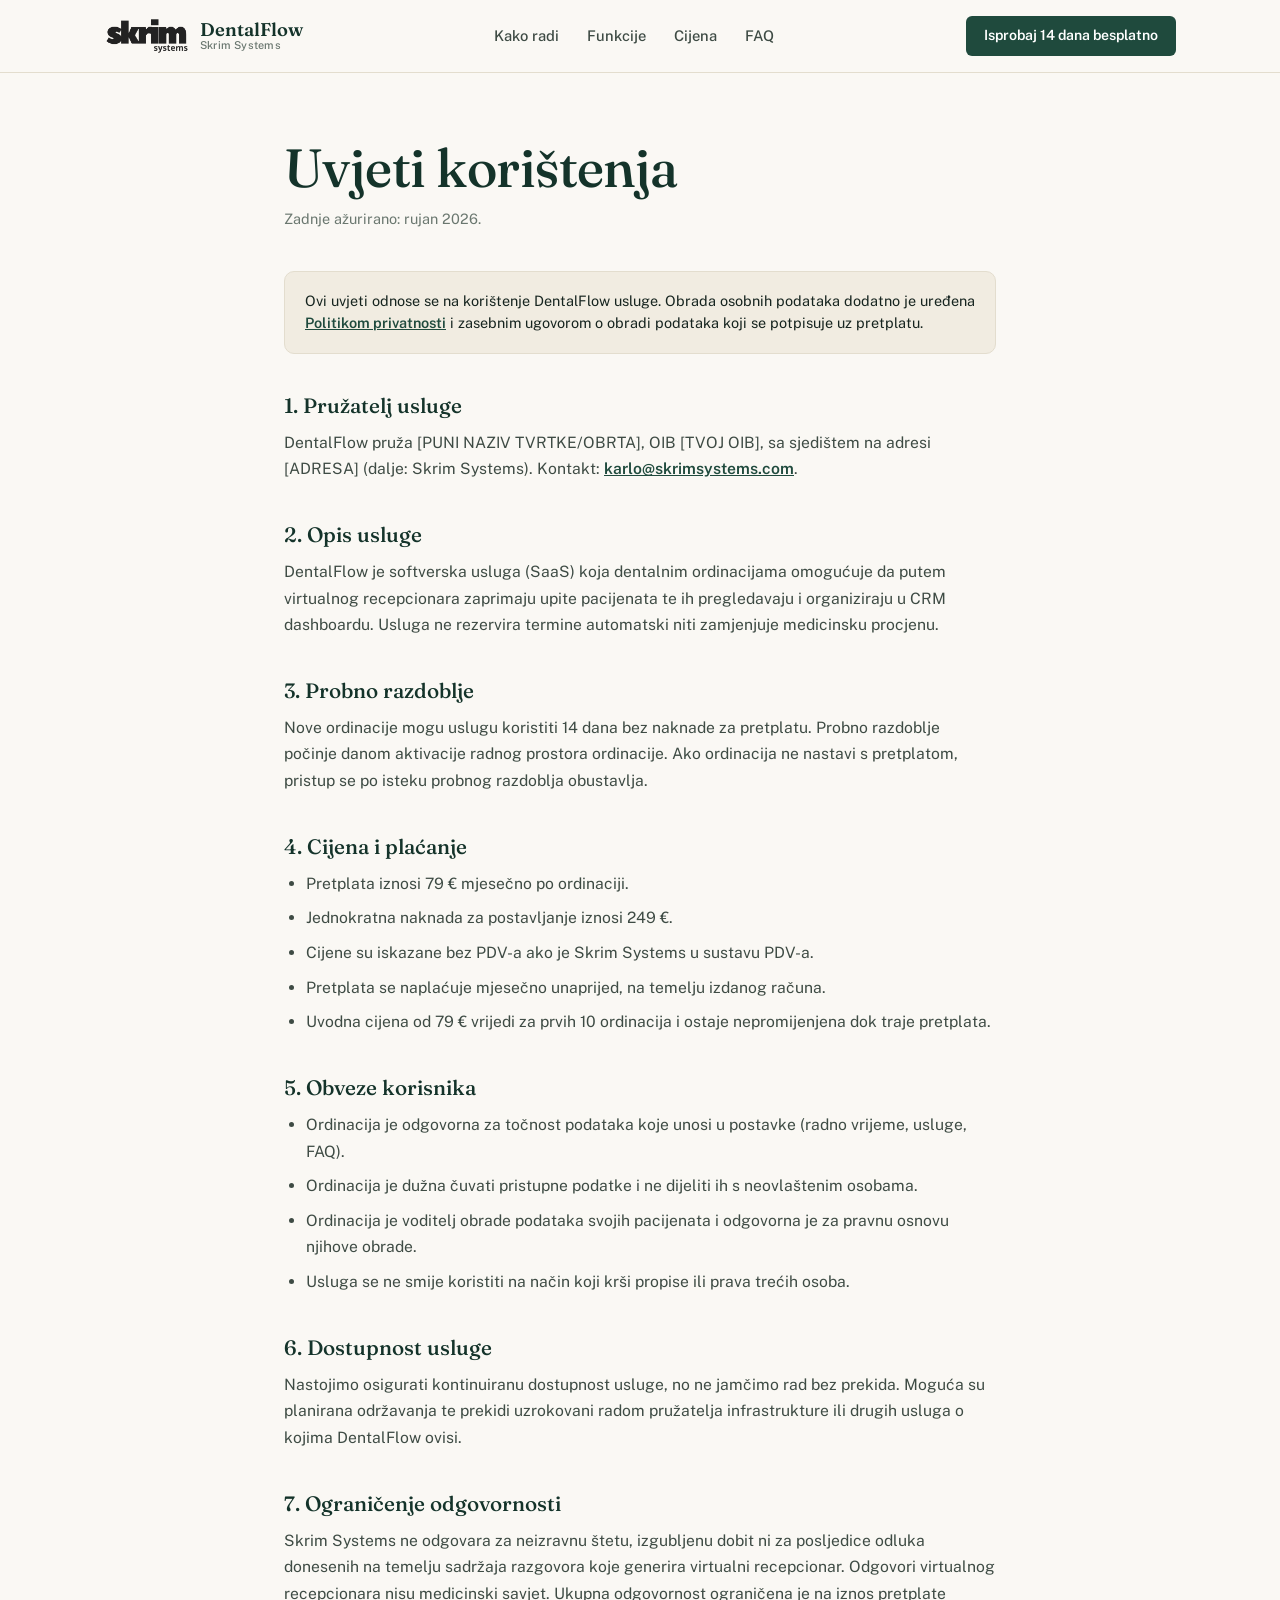
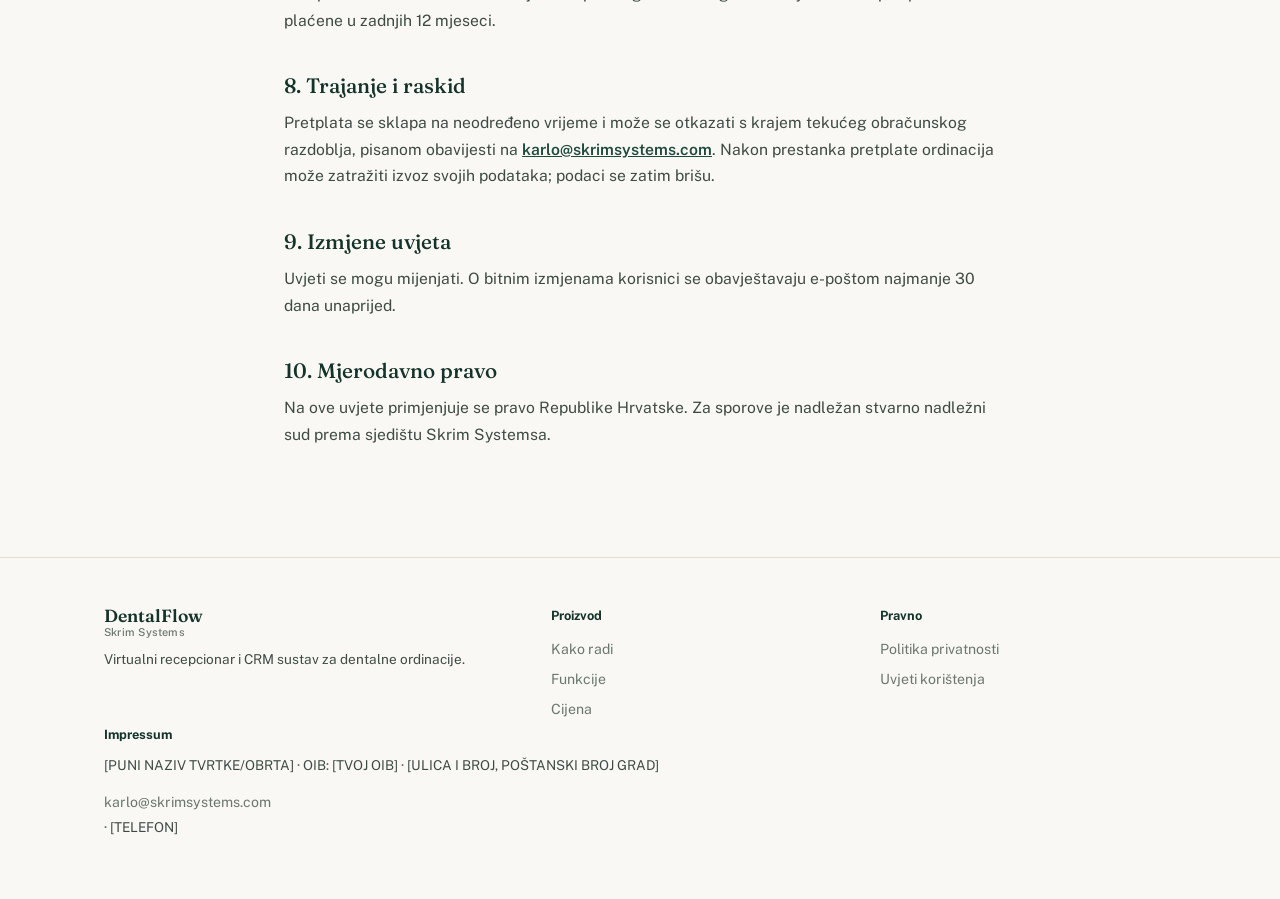
==== terms.html @ 64b68d09 "Add files via upload" ====
<!DOCTYPE html>
<html lang="hr">
<head>
<meta charset="UTF-8" />
<meta name="viewport" content="width=device-width, initial-scale=1.0" />
<title>Uvjeti korištenja — DentalFlow</title>
<link rel="preconnect" href="https://fonts.googleapis.com">
<link rel="preconnect" href="https://fonts.gstatic.com" crossorigin>
<link href="https://fonts.googleapis.com/css2?family=Fraunces:opsz,wght@9..144,400;9..144,500;9..144,600&family=Public+Sans:wght@400;500;600;700&display=swap" rel="stylesheet">
<link rel="stylesheet" href="style.css" />
<style>
  .legal{ padding: 64px 0 96px; }
  .legal .container{ max-width: 760px; }
  .legal h1{ margin-bottom: 8px; }
  .legal .updated{ color: var(--muted); font-size: 0.9rem; margin-bottom: 40px; }
  .legal h2{ font-size: 1.3rem; margin-top: 40px; margin-bottom: 12px; }
  .legal p, .legal li{ color: var(--ink-soft); font-size: 0.98rem; line-height: 1.7; }
  .legal ul{ margin: 0 0 16px; padding-left: 22px; }
  .legal li{ margin-bottom: 8px; }
  .legal a{ color: var(--brand); font-weight: 600; }
  .legal .note{
    background: var(--surface);
    border: 1px solid var(--border);
    border-radius: var(--radius-md);
    padding: 18px 20px;
    margin: 32px 0;
    font-size: 0.9rem;
  }
</style>
</head>
<body>

<header class="site-header">
  <nav class="nav container">
    <a href="index.html" class="brand" aria-label="DentalFlow by Skrim Systems">
      <img src="assets/logo.png" alt="" class="brand-logo" onerror="this.style.display='none'">
      <span class="brand-lockup">DentalFlow<small>Skrim Systems</small></span>
    </a>
    <div class="nav-links" id="navLinks">
      <a href="index.html#kako-radi">Kako radi</a>
      <a href="index.html#funkcije">Funkcije</a>
      <a href="index.html#cijena">Cijena</a>
      <a href="index.html#faq">FAQ</a>
    </div>
    <a href="index.html#kontakt" class="btn btn-small">Isprobaj 14 dana besplatno</a>
    <button class="menu-btn" id="menuBtn" aria-label="Otvori navigaciju"><span></span><span></span></button>
  </nav>
</header>

<main class="legal">
  <div class="container">
    <h1>Uvjeti korištenja</h1>
    <p class="updated">Zadnje ažurirano: rujan 2026.</p>

    <div class="note">
      Ovi uvjeti odnose se na korištenje DentalFlow usluge. Obrada osobnih podataka
      dodatno je uređena <a href="privacy.html">Politikom privatnosti</a> i zasebnim
      ugovorom o obradi podataka koji se potpisuje uz pretplatu.
    </div>

    <h2>1. Pružatelj usluge</h2>
    <p>
      DentalFlow pruža [PUNI NAZIV TVRTKE/OBRTA], OIB [TVOJ OIB], sa sjedištem na adresi
      [ADRESA] (dalje: Skrim Systems). Kontakt:
      <a href="mailto:karlo@skrimsystems.com">karlo@skrimsystems.com</a>.
    </p>

    <h2>2. Opis usluge</h2>
    <p>
      DentalFlow je softverska usluga (SaaS) koja dentalnim ordinacijama omogućuje da
      putem virtualnog recepcionara zaprimaju upite pacijenata te ih pregledavaju i
      organiziraju u CRM dashboardu. Usluga ne rezervira termine automatski niti zamjenjuje
      medicinsku procjenu.
    </p>

    <h2>3. Probno razdoblje</h2>
    <p>
      Nove ordinacije mogu uslugu koristiti 14 dana bez naknade za pretplatu. Probno razdoblje
      počinje danom aktivacije radnog prostora ordinacije. Ako ordinacija ne nastavi s
      pretplatom, pristup se po isteku probnog razdoblja obustavlja.
    </p>

    <h2>4. Cijena i plaćanje</h2>
    <ul>
      <li>Pretplata iznosi 79 € mjesečno po ordinaciji.</li>
      <li>Jednokratna naknada za postavljanje iznosi 249 €.</li>
      <li>Cijene su iskazane bez PDV-a ako je Skrim Systems u sustavu PDV-a.</li>
      <li>Pretplata se naplaćuje mjesečno unaprijed, na temelju izdanog računa.</li>
      <li>Uvodna cijena od 79 € vrijedi za prvih 10 ordinacija i ostaje nepromijenjena dok traje pretplata.</li>
    </ul>

    <h2>5. Obveze korisnika</h2>
    <ul>
      <li>Ordinacija je odgovorna za točnost podataka koje unosi u postavke (radno vrijeme, usluge, FAQ).</li>
      <li>Ordinacija je dužna čuvati pristupne podatke i ne dijeliti ih s neovlaštenim osobama.</li>
      <li>Ordinacija je voditelj obrade podataka svojih pacijenata i odgovorna je za pravnu osnovu njihove obrade.</li>
      <li>Usluga se ne smije koristiti na način koji krši propise ili prava trećih osoba.</li>
    </ul>

    <h2>6. Dostupnost usluge</h2>
    <p>
      Nastojimo osigurati kontinuiranu dostupnost usluge, no ne jamčimo rad bez prekida.
      Moguća su planirana održavanja te prekidi uzrokovani radom pružatelja infrastrukture ili
      drugih usluga o kojima DentalFlow ovisi.
    </p>

    <h2>7. Ograničenje odgovornosti</h2>
    <p>
      Skrim Systems ne odgovara za neizravnu štetu, izgubljenu dobit ni za posljedice odluka
      donesenih na temelju sadržaja razgovora koje generira virtualni recepcionar. Odgovori
      virtualnog recepcionara nisu medicinski savjet. Ukupna odgovornost ograničena je na iznos
      pretplate plaćene u zadnjih 12 mjeseci.
    </p>

    <h2>8. Trajanje i raskid</h2>
    <p>
      Pretplata se sklapa na neodređeno vrijeme i može se otkazati s krajem tekućeg obračunskog
      razdoblja, pisanom obavijesti na
      <a href="mailto:karlo@skrimsystems.com">karlo@skrimsystems.com</a>. Nakon prestanka
      pretplate ordinacija može zatražiti izvoz svojih podataka; podaci se zatim brišu.
    </p>

    <h2>9. Izmjene uvjeta</h2>
    <p>
      Uvjeti se mogu mijenjati. O bitnim izmjenama korisnici se obavještavaju e-poštom najmanje
      30 dana unaprijed.
    </p>

    <h2>10. Mjerodavno pravo</h2>
    <p>
      Na ove uvjete primjenjuje se pravo Republike Hrvatske. Za sporove je nadležan stvarno
      nadležni sud prema sjedištu Skrim Systemsa.
    </p>
  </div>
</main>

<footer class="footer">
  <div class="container">
    <div class="footer-grid">
      <div>
        <span class="brand-lockup footer-brand">DentalFlow<small>Skrim Systems</small></span>
        <p>Virtualni recepcionar i CRM sustav za dentalne ordinacije.</p>
      </div>
      <div><strong>Proizvod</strong><a href="index.html#kako-radi">Kako radi</a><a href="index.html#funkcije">Funkcije</a><a href="index.html#cijena">Cijena</a></div>
      <div><strong>Pravno</strong><a href="privacy.html">Politika privatnosti</a><a href="terms.html">Uvjeti korištenja</a></div>
    </div>

    <div class="impressum">
      <strong>Impressum</strong>
      <p>
        [PUNI NAZIV TVRTKE/OBRTA] &middot;
        OIB: [TVOJ OIB] &middot;
        [ULICA I BROJ, POŠTANSKI BROJ GRAD]
      </p>
      <p>
        <a href="mailto:karlo@skrimsystems.com">karlo@skrimsystems.com</a> &middot;
        [TELEFON]
      </p>
    </div>
  </div>
</footer>

<script src="script.js"></script>
</body>
</html>
---- style.css ----
/* ============================================
   DentalFlow — design tokens
   ============================================ */
:root{
  --ink: #16241F;
  --ink-soft: #3E4B44;
  --muted: #6A776F;
  --bg: #FAF8F4;
  --surface: #F1ECE1;
  --white: #FFFFFF;
  --border: #E3DDCE;
  --brand: #1F4A3D;
  --brand-dark: #14332A;
  --brand-tint: #E7EFE9;
  --accent: #C4883B;
  --accent-dark: #9C6B2A;

  --serif: 'Fraunces', Georgia, serif;
  --sans: 'Public Sans', -apple-system, BlinkMacSystemFont, sans-serif;

  --radius-sm: 6px;
  --radius-md: 10px;
  --container: 1120px;
}

*{ box-sizing: border-box; }
html{ scroll-behavior: smooth; }
body{
  margin:0;
  font-family: var(--sans);
  color: var(--ink);
  background: var(--bg);
  line-height: 1.55;
  -webkit-font-smoothing: antialiased;
}
img{ max-width:100%; display:block; }
a{ color: inherit; }

.container{
  max-width: var(--container);
  margin: 0 auto;
  padding: 0 24px;
}
.container.narrow{ max-width: 720px; }
.container.center{ text-align:center; }

h1,h2,h3{
  font-family: var(--serif);
  font-weight: 500;
  line-height: 1.15;
  margin: 0 0 16px;
  color: var(--brand-dark);
}
h1{ font-size: clamp(2.1rem, 4.2vw, 3.4rem); letter-spacing: -0.01em; }
h2{ font-size: clamp(1.6rem, 2.6vw, 2.3rem); max-width: 30ch; }
h3{ font-size: 1.15rem; margin-bottom: 8px; }
p{ margin: 0 0 12px; color: var(--ink-soft); }
.lead{ font-size: 1.15rem; max-width: 46ch; }

:focus-visible{
  outline: 2px solid var(--accent);
  outline-offset: 2px;
}

/* Buttons */
.btn{
  display:inline-flex;
  align-items:center;
  gap:8px;
  padding: 13px 24px;
  background: var(--brand);
  color: var(--white);
  border: none;
  border-radius: var(--radius-sm);
  font-family: var(--sans);
  font-weight: 600;
  font-size: 0.95rem;
  text-decoration:none;
  cursor:pointer;
  transition: background .15s ease, transform .15s ease;
}
.btn:hover{ background: var(--brand-dark); }
.btn-ghost{
  background: transparent;
  color: var(--brand-dark);
  border: 1px solid var(--border);
}
.btn-ghost:hover{ background: var(--surface); }
.btn-small{ padding: 9px 18px; font-size: 0.88rem; }

/* Header */
.site-header{
  position: sticky; top:0; z-index: 40;
  background: rgba(250,248,244,0.9);
  backdrop-filter: blur(8px);
  border-bottom: 1px solid var(--border);
}
.nav{
  display:flex; align-items:center; justify-content:space-between;
  padding: 16px 24px;
  gap: 24px;
}
.brand{ display:flex; align-items:center; gap:10px; text-decoration:none; }
.brand-logo{ height:38px; width:auto; object-fit:contain; }
.brand-lockup{
  font-family: var(--serif);
  font-weight:600;
  font-size:1.15rem;
  color: var(--brand-dark);
  display:flex; flex-direction:column; line-height:1.1;
}
.brand-lockup small{
  font-family: var(--sans);
  font-weight:500;
  font-size:0.68rem;
  color: var(--muted);
  letter-spacing:0.02em;
}
.nav-links{ display:flex; gap:28px; }
.nav-links a{
  text-decoration:none; color: var(--ink-soft);
  font-size:0.92rem; font-weight:500;
}
.nav-links a:hover{ color: var(--brand); }
.menu-btn{
  display:none; background:none; border:none; cursor:pointer;
  width:36px; height:36px; flex-direction:column; justify-content:center; gap:5px;
}
.menu-btn span{ display:block; height:2px; background:var(--brand-dark); }

/* Hero */
.hero{ padding: 72px 0 88px; }
.hero-grid{
  display:grid;
  grid-template-columns: 1.05fr 0.95fr;
  gap:56px;
  align-items:center;
}
.hero-actions{ display:flex; gap:14px; margin-top:28px; flex-wrap:wrap; }

.hero-visual{ display:flex; flex-direction:column; gap:18px; }
.chat-mock{
  background: var(--white);
  border: 1px solid var(--border);
  border-radius: var(--radius-md);
  overflow:hidden;
  box-shadow: 0 24px 48px -28px rgba(20,51,42,0.28);
}
.chat-mock-head{
  display:flex; align-items:center; gap:10px;
  padding: 14px 18px;
  background: var(--brand);
  color: var(--white);
  font-size: 0.9rem;
}
.chat-dot{ width:8px; height:8px; border-radius:50%; background:#7FD9AE; }
.chat-mock-body{ padding: 18px; display:flex; flex-direction:column; gap:10px; }
.bubble{
  margin:0; padding: 10px 14px;
  border-radius: 14px;
  font-size: 0.88rem;
  max-width: 84%;
  color: var(--ink);
}
.bubble.in{
  background: var(--surface);
  align-self:flex-start;
  border-bottom-left-radius:4px;
}
.bubble.out{
  background: var(--brand-tint);
  align-self:flex-end;
  border-bottom-right-radius:4px;
  text-align:right;
  margin-left:auto;
}
.bubble.lead{
  background: var(--accent);
  color: var(--white);
  font-weight:600;
}
.timeline{
  display:grid;
  grid-template-columns: repeat(4,1fr);
  gap:2px;
  background: var(--border);
  border-radius: var(--radius-sm);
  overflow:hidden;
}
.timeline-step{
  background: var(--white);
  padding: 12px 10px;
  font-size: 0.72rem;
  color: var(--muted);
  font-weight:600;
}
.timeline-step em{
  display:block;
  font-style:normal;
  font-family: var(--serif);
  font-size:1.1rem;
  color: var(--accent-dark);
  margin-bottom:4px;
}

/* Sections */
.section{ padding: 76px 0; }
.section.soft{ background: var(--surface); }
.section-head{ max-width: 640px; margin-bottom: 40px; }
.section-head.center{ margin-left:auto; margin-right:auto; text-align:center; }

/* Problem: divider rows, not cards */
.problem-list{
  border-top: 1px solid var(--border);
  max-width: 780px;
}
.problem-row{
  display:grid;
  grid-template-columns: 220px 1fr;
  gap: 24px;
  padding: 26px 0;
  border-bottom: 1px solid var(--border);
}
.problem-row h3{ margin:0; color: var(--brand-dark); }
.problem-row p{ margin:0; }

/* Split layout (kako radi) */
.split{
  display:grid;
  grid-template-columns: 0.9fr 1.1fr;
  gap: 56px;
  align-items:start;
}
.process-timeline{
  position:relative;
  padding-left: 8px;
}
.process-step{
  display:flex; gap:18px;
  padding-bottom: 30px;
  position:relative;
}
.process-step:not(:last-child)::before{
  content:"";
  position:absolute;
  left: 19px; top: 40px; bottom: -6px;
  width:1px;
  background: var(--border);
}
.process-num{
  font-family: var(--serif);
  color: var(--accent-dark);
  font-size:1.05rem;
  width:40px; height:40px;
  border-radius:50%;
  background: var(--white);
  border: 1px solid var(--border);
  display:flex; align-items:center; justify-content:center;
  flex-shrink:0;
}
.process-step b{ display:block; margin-bottom:4px; color: var(--brand-dark); }
.process-step p{ margin:0; font-size:0.92rem; }

/* Feature grid: one large + rest smaller, no uniform card kit */
.feature-grid{
  display:grid;
  grid-template-columns: repeat(3, 1fr);
  gap: 1px;
  background: var(--border);
  border: 1px solid var(--border);
  border-radius: var(--radius-md);
  overflow:hidden;
}
.feature{
  background: var(--white);
  padding: 28px;
}
.feature-lg{
  grid-column: span 3;
  background: var(--brand);
  color: var(--white);
}
.feature-lg h3, .feature-lg p{ color: var(--white); }
.feature h3{ font-size: 1.05rem; }
.feature p{ font-size: 0.92rem; margin:0; }

/* Pricing */
.pricing-card{
  background: var(--white);
  border: 1px solid var(--border);
  border-radius: var(--radius-md);
  padding: 44px;
  max-width: 420px;
  margin: 0 auto;
  text-align:left;
}
.plan{
  display:inline-block;
  font-size:0.8rem;
  font-weight:700;
  color: var(--accent-dark);
  text-transform: uppercase;
  letter-spacing: 0.04em;
  margin-bottom: 10px;
}
.price{
  font-family: var(--serif);
  font-size: 2.6rem;
  color: var(--brand-dark);
  margin-bottom: 20px;
}
.price small{ font-family: var(--sans); font-size:0.95rem; color: var(--muted); font-weight:500; }
.pricing-card ul{ list-style:none; margin:0 0 20px; padding:0; }
.pricing-card li{
  padding: 9px 0;
  border-bottom: 1px solid var(--border);
  font-size: 0.92rem;
  color: var(--ink-soft);
}
.pricing-card li:last-child{ border-bottom:none; }
.fine-print{ font-size:0.8rem; color: var(--muted); margin-bottom:20px; }

/* FAQ */
.faq button{
  width:100%;
  display:flex; justify-content:space-between; align-items:center;
  background:none; border:none;
  border-top: 1px solid var(--border);
  padding: 20px 0;
  font-family: var(--sans);
  font-size: 1rem;
  font-weight:600;
  color: var(--brand-dark);
  cursor:pointer;
  text-align:left;
}
.faq > button:last-of-type{ border-bottom: 1px solid var(--border); }
.faq button span{
  font-family: var(--serif);
  color: var(--accent-dark);
  font-size:1.2rem;
  transition: transform .2s ease;
}
.faq button[aria-expanded="true"] span{ transform: rotate(45deg); }
.faq-answer{
  max-height:0;
  overflow:hidden;
  transition: max-height .25s ease;
}
.faq-answer p{ padding: 0 0 20px; margin:0; }

/* Contact */
.contact-grid{
  display:grid;
  grid-template-columns: 0.9fr 1.1fr;
  gap: 56px;
  align-items:start;
}
.contact-form{
  background: var(--white);
  border: 1px solid var(--border);
  border-radius: var(--radius-md);
  padding: 32px;
  display:grid;
  gap:16px;
}
.contact-form label{
  display:flex; flex-direction:column; gap:6px;
  font-size:0.85rem; font-weight:600; color: var(--brand-dark);
}
.contact-form input, .contact-form textarea{
  font-family: var(--sans);
  font-size:0.95rem;
  padding: 11px 13px;
  border: 1px solid var(--border);
  border-radius: var(--radius-sm);
  background: var(--bg);
  color: var(--ink);
  resize: vertical;
}
.contact-form input:focus, .contact-form textarea:focus{
  outline: 2px solid var(--accent);
  outline-offset:1px;
}
.form-status{ font-size:0.88rem; min-height:1.2em; color: var(--brand); margin:0; }

/* Footer */
.footer{ border-top: 1px solid var(--border); padding: 48px 0; }
.footer-grid{
  display:grid;
  grid-template-columns: 1.4fr 1fr 1fr;
  gap: 32px;
}
.footer-brand{ font-family: var(--serif); font-weight:600; font-size:1.1rem; color: var(--brand-dark); display:flex; flex-direction:column; gap:2px; }
.footer-brand small{ font-family: var(--sans); font-weight:500; font-size:0.68rem; color: var(--muted); }
.footer p{ font-size:0.85rem; margin-top:10px; }
.footer strong{ display:block; font-size:0.8rem; color: var(--brand-dark); margin-bottom:10px; }
.footer div a{ display:block; text-decoration:none; color: var(--muted); font-size:0.88rem; padding: 4px 0; }
.footer div a:hover{ color: var(--brand); }

/* Motion: single orchestrated hero reveal, respects reduced motion */
@media (prefers-reduced-motion: no-preference){
  .hero-copy, .hero-visual{
    animation: rise .6s ease both;
  }
  .hero-visual{ animation-delay: .12s; }
  @keyframes rise{
    from{ opacity:0; transform: translateY(14px); }
    to{ opacity:1; transform: translateY(0); }
  }
}

/* Responsive */
@media (max-width: 880px){
  .hero-grid, .split, .contact-grid{ grid-template-columns: 1fr; }
  .problem-row{ grid-template-columns: 1fr; gap:6px; }
  .feature-grid{ grid-template-columns: 1fr 1fr; }
  .feature-lg{ grid-column: span 2; }
  .footer-grid{ grid-template-columns: 1fr; gap:24px; }
}
@media (max-width: 620px){
  .nav-links{
    position:absolute; top:100%; left:0; right:0;
    background: var(--bg);
    flex-direction:column;
    padding: 16px 24px;
    border-bottom: 1px solid var(--border);
    display:none;
  }
  .nav-links.open{ display:flex; }
  .menu-btn{ display:flex; }
  .nav .btn-small{ display:none; }
  .feature-grid{ grid-template-columns: 1fr; }
  .feature-lg{ grid-column: span 1; }
  .timeline{ grid-template-columns: repeat(2,1fr); }
}
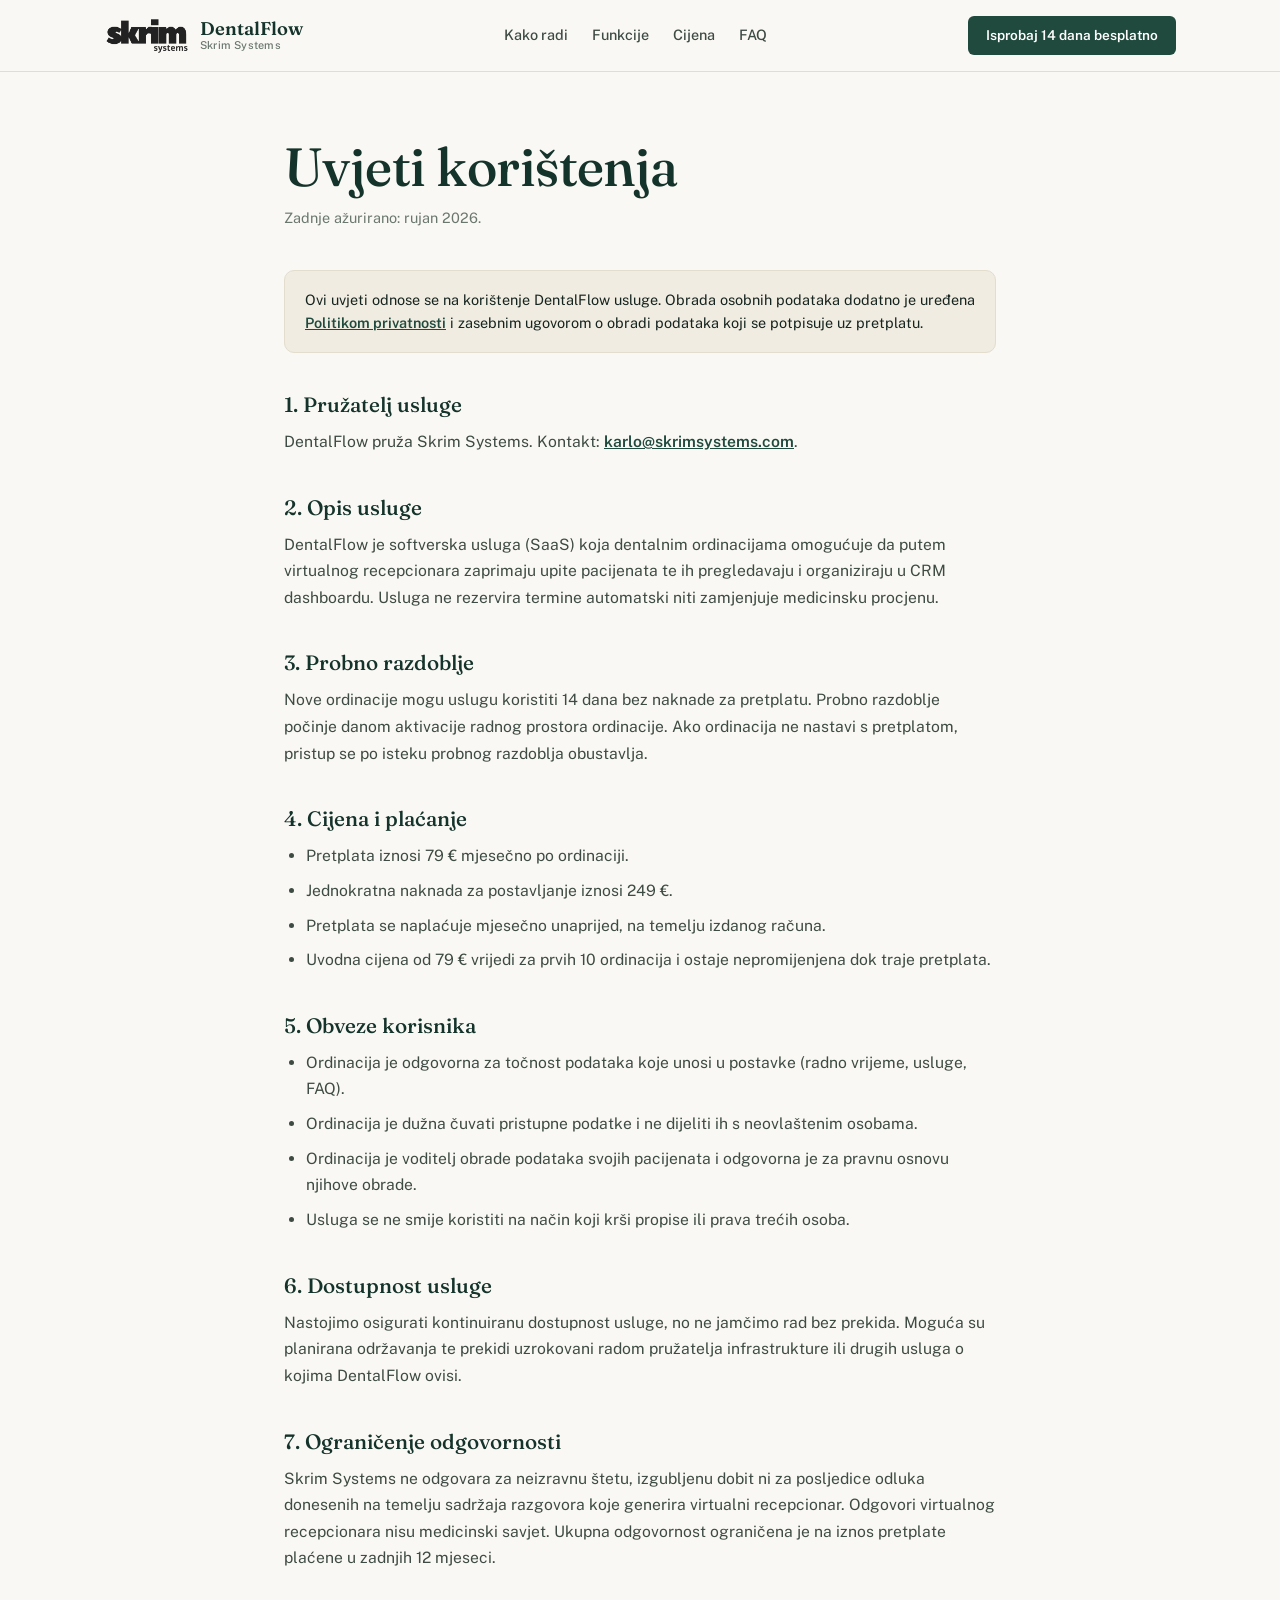
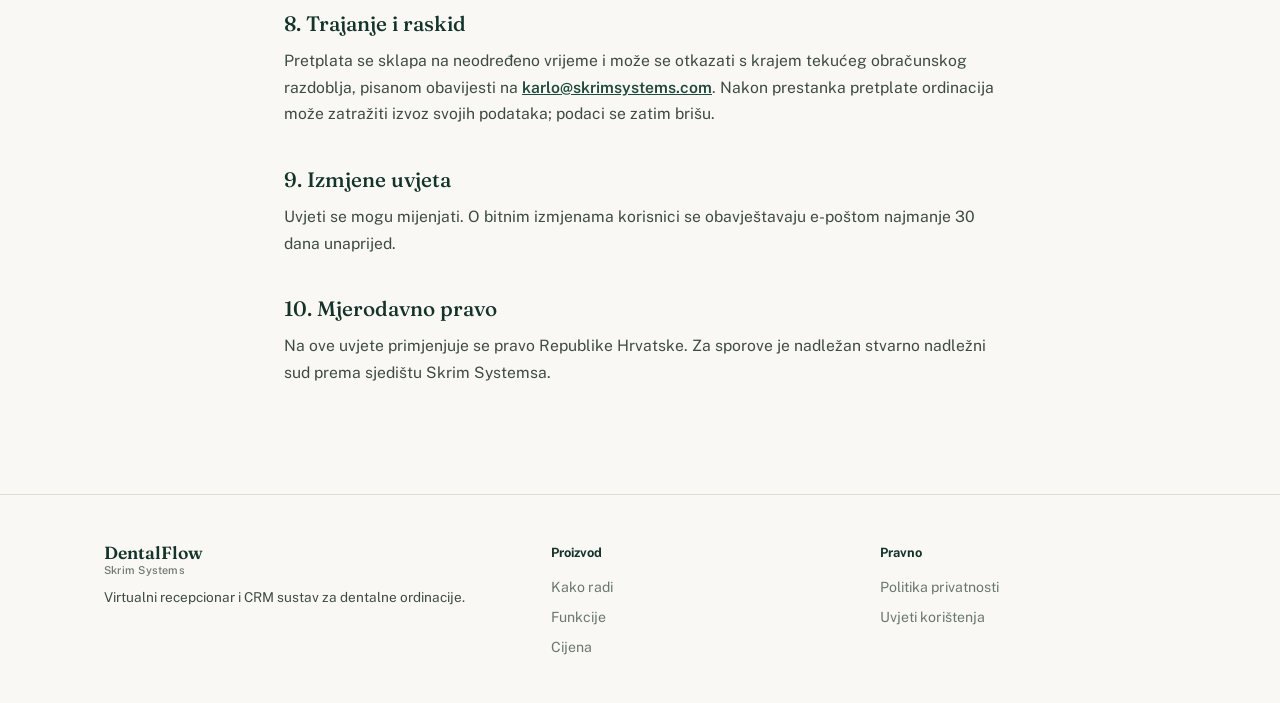
==== commit 58558d72: "Rename terms (1).html to terms.html" ====
--- a/terms.html
+++ b/terms.html
@@ -60,8 +60,7 @@
 
     <h2>1. Pružatelj usluge</h2>
     <p>
-      DentalFlow pruža [PUNI NAZIV TVRTKE/OBRTA], OIB [TVOJ OIB], sa sjedištem na adresi
-      [ADRESA] (dalje: Skrim Systems). Kontakt:
+      DentalFlow pruža Skrim Systems. Kontakt:
       <a href="mailto:karlo@skrimsystems.com">karlo@skrimsystems.com</a>.
     </p>
 
@@ -84,7 +83,6 @@
     <ul>
       <li>Pretplata iznosi 79 € mjesečno po ordinaciji.</li>
       <li>Jednokratna naknada za postavljanje iznosi 249 €.</li>
-      <li>Cijene su iskazane bez PDV-a ako je Skrim Systems u sustavu PDV-a.</li>
       <li>Pretplata se naplaćuje mjesečno unaprijed, na temelju izdanog računa.</li>
       <li>Uvodna cijena od 79 € vrijedi za prvih 10 ordinacija i ostaje nepromijenjena dok traje pretplata.</li>
     </ul>
@@ -144,19 +142,6 @@
       <div><strong>Proizvod</strong><a href="index.html#kako-radi">Kako radi</a><a href="index.html#funkcije">Funkcije</a><a href="index.html#cijena">Cijena</a></div>
       <div><strong>Pravno</strong><a href="privacy.html">Politika privatnosti</a><a href="terms.html">Uvjeti korištenja</a></div>
     </div>
-
-    <div class="impressum">
-      <strong>Impressum</strong>
-      <p>
-        [PUNI NAZIV TVRTKE/OBRTA] &middot;
-        OIB: [TVOJ OIB] &middot;
-        [ULICA I BROJ, POŠTANSKI BROJ GRAD]
-      </p>
-      <p>
-        <a href="mailto:karlo@skrimsystems.com">karlo@skrimsystems.com</a> &middot;
-        [TELEFON]
-      </p>
-    </div>
   </div>
 </footer>
 
--- a/style.css
+++ b/style.css
@@ -36,6 +36,12 @@
 img{ max-width:100%; display:block; }
 a{ color: inherit; }
 
+.sr-only{
+  position:absolute; width:1px; height:1px;
+  padding:0; margin:-1px; overflow:hidden;
+  clip:rect(0,0,0,0); white-space:nowrap; border:0;
+}
+
 .container{
   max-width: var(--container);
   margin: 0 auto;
@@ -77,7 +83,7 @@
   font-size: 0.95rem;
   text-decoration:none;
   cursor:pointer;
-  transition: background .15s ease, transform .15s ease;
+  transition: background .15s ease;
 }
 .btn:hover{ background: var(--brand-dark); }
 .btn-ghost{
@@ -86,7 +92,7 @@
   border: 1px solid var(--border);
 }
 .btn-ghost:hover{ background: var(--surface); }
-.btn-small{ padding: 9px 18px; font-size: 0.88rem; }
+.btn-small{ padding: 9px 18px; font-size: 0.85rem; }
 
 /* Header */
 .site-header{
@@ -116,10 +122,10 @@
   color: var(--muted);
   letter-spacing:0.02em;
 }
-.nav-links{ display:flex; gap:28px; }
+.nav-links{ display:flex; gap:24px; }
 .nav-links a{
   text-decoration:none; color: var(--ink-soft);
-  font-size:0.92rem; font-weight:500;
+  font-size:0.9rem; font-weight:500;
 }
 .nav-links a:hover{ color: var(--brand); }
 .menu-btn{
@@ -139,46 +145,128 @@
 .hero-actions{ display:flex; gap:14px; margin-top:28px; flex-wrap:wrap; }
 
 .hero-visual{ display:flex; flex-direction:column; gap:18px; }
-.chat-mock{
+
+/* Živi chat */
+.chat-live{
   background: var(--white);
   border: 1px solid var(--border);
   border-radius: var(--radius-md);
   overflow:hidden;
   box-shadow: 0 24px 48px -28px rgba(20,51,42,0.28);
-}
-.chat-mock-head{
+  display:flex;
+  flex-direction:column;
+}
+.chat-live-head{
   display:flex; align-items:center; gap:10px;
   padding: 14px 18px;
   background: var(--brand);
   color: var(--white);
   font-size: 0.9rem;
 }
-.chat-dot{ width:8px; height:8px; border-radius:50%; background:#7FD9AE; }
-.chat-mock-body{ padding: 18px; display:flex; flex-direction:column; gap:10px; }
+.chat-dot{ width:8px; height:8px; border-radius:50%; background:#7FD9AE; flex-shrink:0; }
+.chat-tag{
+  margin-left:auto;
+  font-size:0.7rem;
+  font-weight:600;
+  letter-spacing:0.03em;
+  background: rgba(255,255,255,0.16);
+  padding: 3px 9px;
+  border-radius:999px;
+}
+.chat-live-body{
+  padding: 18px;
+  display:flex; flex-direction:column; gap:10px;
+  height: 300px;
+  overflow-y:auto;
+  background:#fbfaf7;
+}
+.chat-live-body::-webkit-scrollbar{ width:7px; }
+.chat-live-body::-webkit-scrollbar-thumb{ background: var(--border); border-radius:999px; }
+
 .bubble{
   margin:0; padding: 10px 14px;
   border-radius: 14px;
   font-size: 0.88rem;
-  max-width: 84%;
+  line-height:1.5;
+  max-width: 86%;
   color: var(--ink);
+  white-space: pre-wrap;
 }
 .bubble.in{
+  background: var(--brand);
+  color: var(--white);
+  align-self:flex-end;
+  border-bottom-right-radius:4px;
+}
+.bubble.out{
   background: var(--surface);
   align-self:flex-start;
   border-bottom-left-radius:4px;
 }
-.bubble.out{
-  background: var(--brand-tint);
-  align-self:flex-end;
-  border-bottom-right-radius:4px;
-  text-align:right;
-  margin-left:auto;
-}
-.bubble.lead{
-  background: var(--accent);
-  color: var(--white);
-  font-weight:600;
-}
+.bubble.done{
+  background: #F6EBDA;
+  border: 1px solid #E3D3B0;
+  color: var(--accent-dark);
+  font-weight:600;
+  align-self:flex-start;
+}
+.bubble.typing{
+  display:flex; gap:5px; align-items:center;
+  background: var(--surface);
+  align-self:flex-start;
+}
+.bubble.typing i{
+  width:6px; height:6px; border-radius:50%;
+  background:#B8A98A;
+  animation: typingBounce 1s infinite ease-in-out;
+}
+.bubble.typing i:nth-child(2){ animation-delay:.15s; }
+.bubble.typing i:nth-child(3){ animation-delay:.3s; }
+@keyframes typingBounce{
+  0%,80%,100%{ transform:translateY(0); opacity:.45; }
+  40%{ transform:translateY(-4px); opacity:1; }
+}
+
+.chat-live-input{
+  display:flex; gap:8px;
+  padding: 14px 16px;
+  border-top: 1px solid var(--border);
+  background: var(--white);
+}
+.chat-live-input input{
+  flex:1;
+  font-family: var(--sans);
+  font-size:0.9rem;
+  padding: 10px 13px;
+  border: 1px solid var(--border);
+  border-radius: var(--radius-sm);
+  background: var(--bg);
+  color: var(--ink);
+  outline:none;
+}
+.chat-live-input input:focus{ border-color: var(--brand); }
+.chat-live-input button{
+  padding: 10px 18px;
+  border:none;
+  border-radius: var(--radius-sm);
+  background: var(--brand);
+  color:#fff;
+  font-family: var(--sans);
+  font-size:0.88rem;
+  font-weight:600;
+  cursor:pointer;
+}
+.chat-live-input button:hover{ background: var(--brand-dark); }
+.chat-live-input button:disabled{ opacity:.6; cursor:not-allowed; }
+.chat-live-note{
+  margin:0;
+  padding: 10px 16px;
+  border-top: 1px solid var(--border);
+  font-size: 0.72rem;
+  color: var(--muted);
+  background: var(--white);
+}
+
 .timeline{
   display:grid;
   grid-template-columns: repeat(4,1fr);
@@ -207,9 +295,8 @@
 .section{ padding: 76px 0; }
 .section.soft{ background: var(--surface); }
 .section-head{ max-width: 640px; margin-bottom: 40px; }
-.section-head.center{ margin-left:auto; margin-right:auto; text-align:center; }
-
-/* Problem: divider rows, not cards */
+
+/* Problem */
 .problem-list{
   border-top: 1px solid var(--border);
   max-width: 780px;
@@ -224,17 +311,14 @@
 .problem-row h3{ margin:0; color: var(--brand-dark); }
 .problem-row p{ margin:0; }
 
-/* Split layout (kako radi) */
+/* Split (kako radi) */
 .split{
   display:grid;
   grid-template-columns: 0.9fr 1.1fr;
   gap: 56px;
   align-items:start;
 }
-.process-timeline{
-  position:relative;
-  padding-left: 8px;
-}
+.process-timeline{ padding-left: 8px; }
 .process-step{
   display:flex; gap:18px;
   padding-bottom: 30px;
@@ -261,7 +345,7 @@
 .process-step b{ display:block; margin-bottom:4px; color: var(--brand-dark); }
 .process-step p{ margin:0; font-size:0.92rem; }
 
-/* Feature grid: one large + rest smaller, no uniform card kit */
+/* Features */
 .feature-grid{
   display:grid;
   grid-template-columns: repeat(3, 1fr);
@@ -284,13 +368,35 @@
 .feature h3{ font-size: 1.05rem; }
 .feature p{ font-size: 0.92rem; margin:0; }
 
+/* Podaci pacijenata */
+.privacy-grid{
+  display:grid;
+  grid-template-columns: repeat(3, 1fr);
+  gap: 18px;
+}
+.privacy-card{
+  background: var(--white);
+  border: 1px solid var(--border);
+  border-left: 3px solid var(--brand);
+  border-radius: var(--radius-md);
+  padding: 26px;
+}
+.privacy-card h3{ font-size: 1.02rem; }
+.privacy-card p{ font-size: 0.92rem; margin:0; }
+.privacy-footnote{
+  margin-top: 22px;
+  font-size: 0.85rem;
+  color: var(--muted);
+}
+.privacy-footnote a{ color: var(--brand); font-weight:600; }
+
 /* Pricing */
 .pricing-card{
   background: var(--white);
   border: 1px solid var(--border);
   border-radius: var(--radius-md);
   padding: 44px;
-  max-width: 420px;
+  max-width: 440px;
   margin: 0 auto;
   text-align:left;
 }
@@ -307,10 +413,39 @@
   font-family: var(--serif);
   font-size: 2.6rem;
   color: var(--brand-dark);
-  margin-bottom: 20px;
+  line-height:1.1;
 }
 .price small{ font-family: var(--sans); font-size:0.95rem; color: var(--muted); font-weight:500; }
-.pricing-card ul{ list-style:none; margin:0 0 20px; padding:0; }
+.price-note{
+  font-size: 0.82rem;
+  color: var(--muted);
+  margin: 6px 0 22px;
+}
+.price-setup{
+  background: var(--bg);
+  border: 1px solid var(--border);
+  border-radius: var(--radius-sm);
+  padding: 16px 18px;
+  margin-bottom: 24px;
+}
+.price-setup span{
+  display:block;
+  font-size: 0.8rem;
+  font-weight:600;
+  color: var(--muted);
+}
+.price-setup strong{
+  font-family: var(--serif);
+  font-weight:500;
+  font-size: 1.5rem;
+  color: var(--brand-dark);
+}
+.price-setup p{
+  margin: 6px 0 0;
+  font-size: 0.82rem;
+  color: var(--muted);
+}
+.pricing-card ul{ list-style:none; margin:0 0 24px; padding:0; }
 .pricing-card li{
   padding: 9px 0;
   border-bottom: 1px solid var(--border);
@@ -318,7 +453,6 @@
   color: var(--ink-soft);
 }
 .pricing-card li:last-child{ border-bottom:none; }
-.fine-print{ font-size:0.8rem; color: var(--muted); margin-bottom:20px; }
 
 /* FAQ */
 .faq button{
@@ -385,7 +519,7 @@
 .form-status{ font-size:0.88rem; min-height:1.2em; color: var(--brand); margin:0; }
 
 /* Footer */
-.footer{ border-top: 1px solid var(--border); padding: 48px 0; }
+.footer{ border-top: 1px solid var(--border); padding: 48px 0 40px; }
 .footer-grid{
   display:grid;
   grid-template-columns: 1.4fr 1fr 1fr;
@@ -395,14 +529,22 @@
 .footer-brand small{ font-family: var(--sans); font-weight:500; font-size:0.68rem; color: var(--muted); }
 .footer p{ font-size:0.85rem; margin-top:10px; }
 .footer strong{ display:block; font-size:0.8rem; color: var(--brand-dark); margin-bottom:10px; }
-.footer div a{ display:block; text-decoration:none; color: var(--muted); font-size:0.88rem; padding: 4px 0; }
-.footer div a:hover{ color: var(--brand); }
-
-/* Motion: single orchestrated hero reveal, respects reduced motion */
+.footer-grid div a{ display:block; text-decoration:none; color: var(--muted); font-size:0.88rem; padding: 4px 0; }
+.footer-grid div a:hover{ color: var(--brand); }
+
+.impressum{
+  margin-top: 36px;
+  padding-top: 22px;
+  border-top: 1px solid var(--border);
+}
+.impressum strong{ font-size:0.78rem; color: var(--brand-dark); margin-bottom:8px; }
+.impressum p{ margin: 0 0 4px; font-size: 0.8rem; color: var(--muted); }
+.impressum a{ color: var(--muted); text-decoration:none; }
+.impressum a:hover{ color: var(--brand); }
+
+/* Motion */
 @media (prefers-reduced-motion: no-preference){
-  .hero-copy, .hero-visual{
-    animation: rise .6s ease both;
-  }
+  .hero-copy, .hero-visual{ animation: rise .6s ease both; }
   .hero-visual{ animation-delay: .12s; }
   @keyframes rise{
     from{ opacity:0; transform: translateY(14px); }
@@ -411,6 +553,9 @@
 }
 
 /* Responsive */
+@media (max-width: 980px){
+  .privacy-grid{ grid-template-columns: 1fr; }
+}
 @media (max-width: 880px){
   .hero-grid, .split, .contact-grid{ grid-template-columns: 1fr; }
   .problem-row{ grid-template-columns: 1fr; gap:6px; }
@@ -433,4 +578,5 @@
   .feature-grid{ grid-template-columns: 1fr; }
   .feature-lg{ grid-column: span 1; }
   .timeline{ grid-template-columns: repeat(2,1fr); }
-}+  .chat-live-body{ height: 260px; }
+}
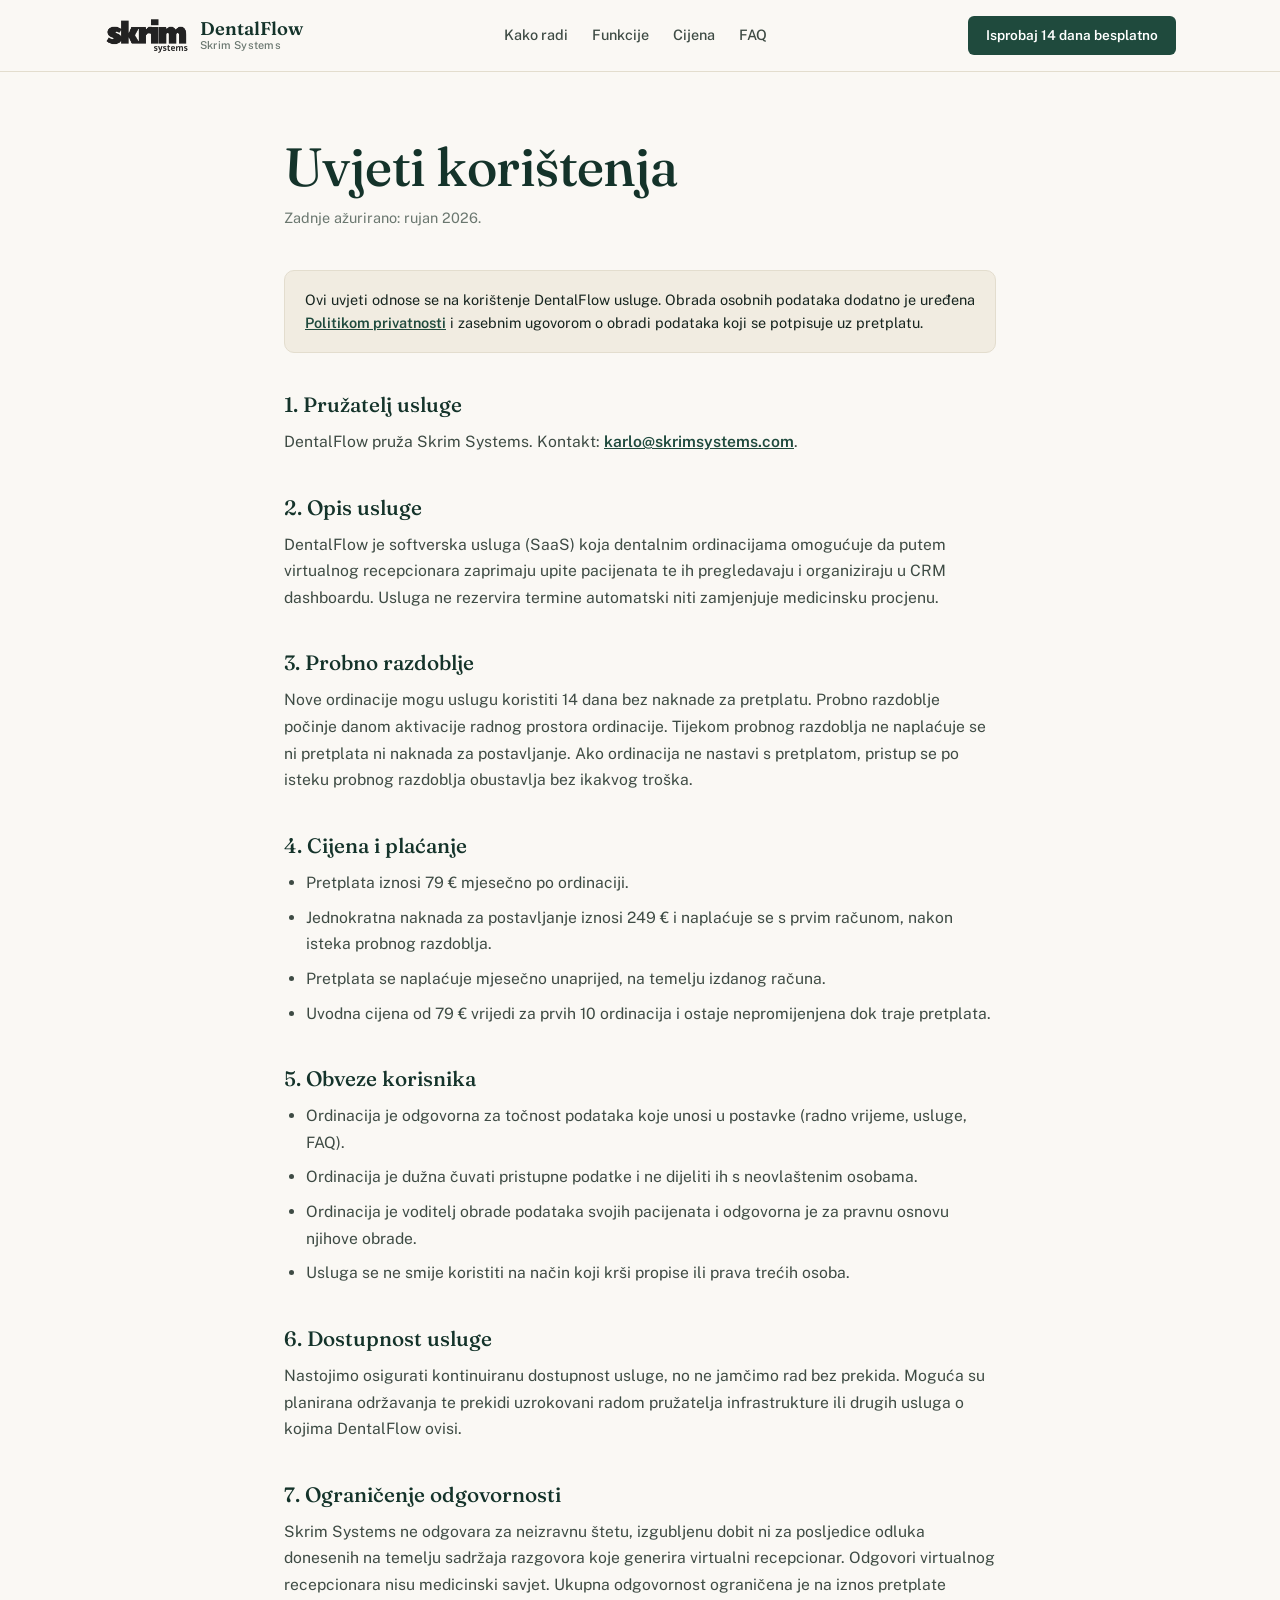
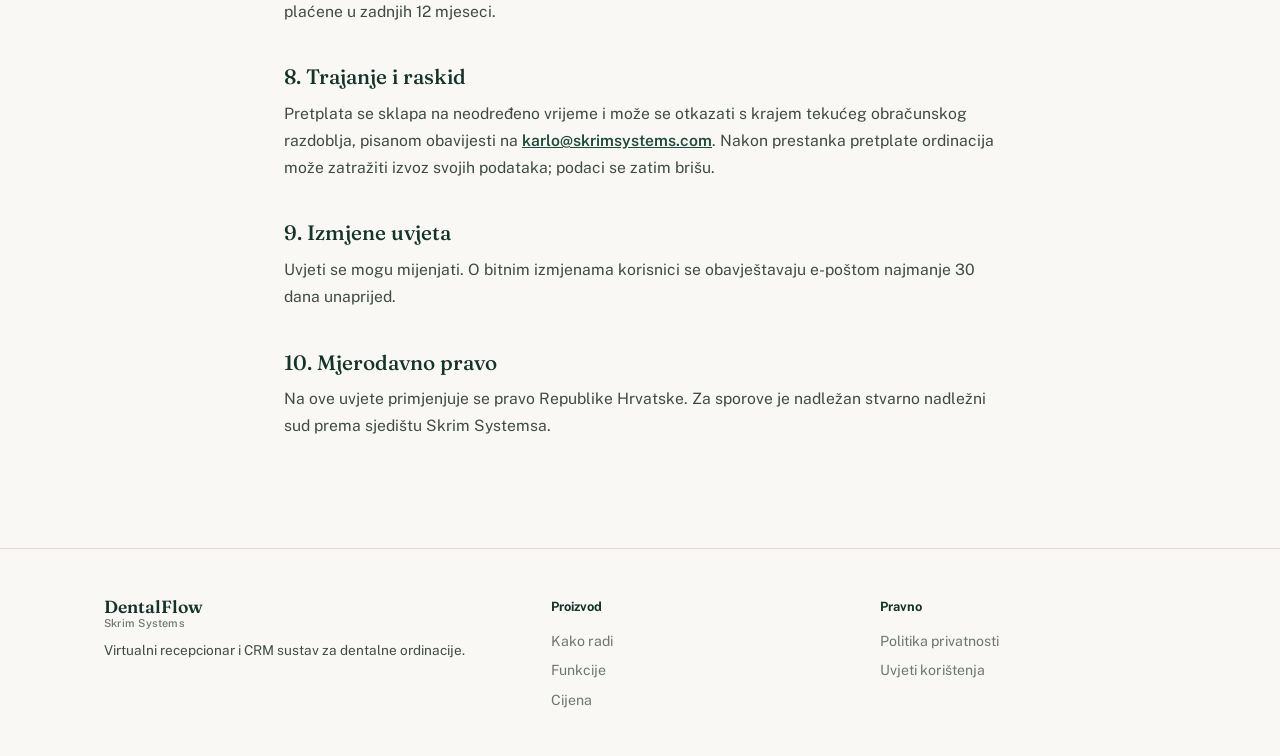
==== commit 05970c8e: "Add files via upload" ====
--- a/terms.html
+++ b/terms.html
@@ -75,14 +75,15 @@
     <h2>3. Probno razdoblje</h2>
     <p>
       Nove ordinacije mogu uslugu koristiti 14 dana bez naknade za pretplatu. Probno razdoblje
-      počinje danom aktivacije radnog prostora ordinacije. Ako ordinacija ne nastavi s
-      pretplatom, pristup se po isteku probnog razdoblja obustavlja.
+      počinje danom aktivacije radnog prostora ordinacije. Tijekom probnog razdoblja ne
+      naplaćuje se ni pretplata ni naknada za postavljanje. Ako ordinacija ne nastavi s
+      pretplatom, pristup se po isteku probnog razdoblja obustavlja bez ikakvog troška.
     </p>
 
     <h2>4. Cijena i plaćanje</h2>
     <ul>
       <li>Pretplata iznosi 79 € mjesečno po ordinaciji.</li>
-      <li>Jednokratna naknada za postavljanje iznosi 249 €.</li>
+      <li>Jednokratna naknada za postavljanje iznosi 249 € i naplaćuje se s prvim računom, nakon isteka probnog razdoblja.</li>
       <li>Pretplata se naplaćuje mjesečno unaprijed, na temelju izdanog računa.</li>
       <li>Uvodna cijena od 79 € vrijedi za prvih 10 ordinacija i ostaje nepromijenjena dok traje pretplata.</li>
     </ul>
